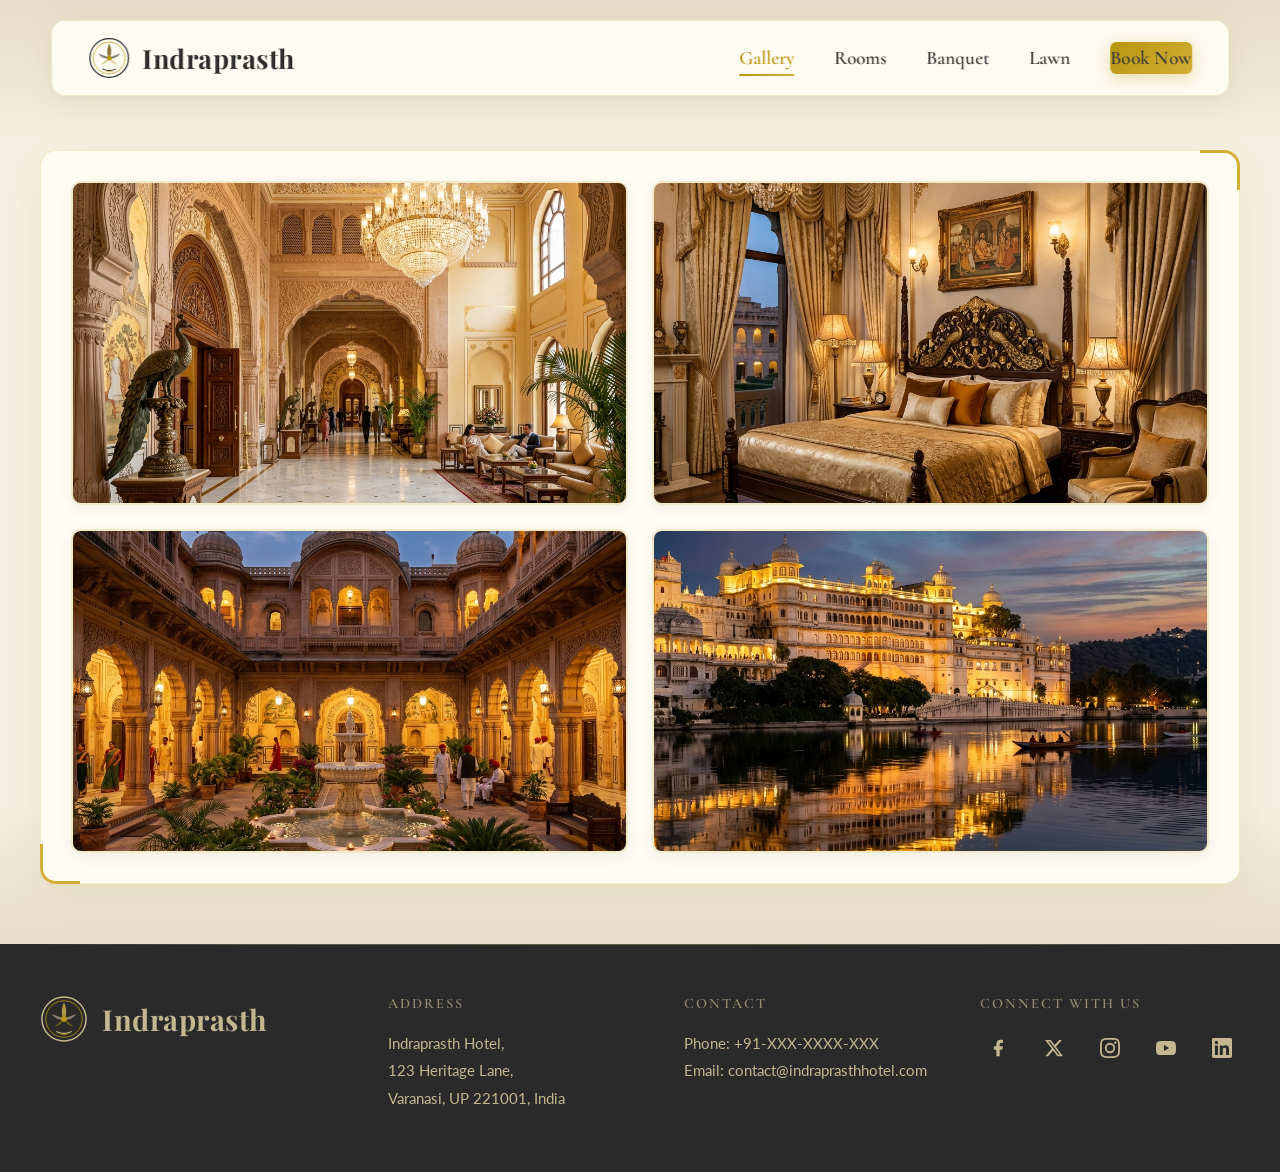
==== gallery.html @ cf952c45 "first code upload" ====
<!DOCTYPE html>
<html lang="en">
<head>
    <meta charset="UTF-8">
    <meta name="viewport" content="width=device-width, initial-scale=1.0">
    <meta name="description" content="Explore the stunning gallery of Indraprasth Hotel - heritage architecture, luxurious rooms, beautiful courtyards and palatial exteriors.">
    <title>Gallery | Indraprasth Hotel</title>
    <link rel="stylesheet" href="styles.css">
</head>
<body>

    <!-- ============================================
         NAVBAR - Fixed on all pages
         ============================================ -->
    <nav class="navbar" id="mainNavbar">
        <a href="index.html" class="navbar-logo">
            <!-- Logo Icon - Indraprasth lotus/peacock emblem SVG -->
            <svg class="logo-icon" viewBox="0 0 50 50" fill="none" xmlns="http://www.w3.org/2000/svg">
                <circle cx="25" cy="25" r="23" stroke="#2c2c2c" stroke-width="1.5" fill="none"/>
                <circle cx="25" cy="25" r="19" stroke="#b8960c" stroke-width="0.8" fill="none"/>
                <path d="M25 8 C25 8, 20 18, 25 25 C30 18, 25 8, 25 8Z" fill="#2c2c2c" opacity="0.8"/>
                <path d="M25 8 C25 8, 30 18, 25 25 C20 18, 25 8, 25 8Z" fill="#b8960c" opacity="0.5"/>
                <path d="M12 20 C12 20, 20 22, 25 25 C18 28, 12 20, 12 20Z" fill="#2c2c2c" opacity="0.6"/>
                <path d="M38 20 C38 20, 30 22, 25 25 C32 28, 38 20, 38 20Z" fill="#2c2c2c" opacity="0.6"/>
                <path d="M15 33 C15 33, 20 28, 25 25 C22 32, 15 33, 15 33Z" fill="#b8960c" opacity="0.5"/>
                <path d="M35 33 C35 33, 30 28, 25 25 C28 32, 35 33, 35 33Z" fill="#b8960c" opacity="0.5"/>
                <circle cx="25" cy="25" r="3" fill="#b8960c"/>
                <path d="M17 38 Q25 42 33 38" stroke="#2c2c2c" stroke-width="1.2" fill="none"/>
                <path d="M20 40 Q25 43 30 40" stroke="#b8960c" stroke-width="0.8" fill="none"/>
            </svg>
            <span class="logo-text">Indraprasth</span>
        </a>
        <div class="navbar-links" id="navLinks">
            <a href="gallery.html" class="active">Gallery</a>
            <a href="rooms.html">Rooms</a>
            <a href="#">Banquet</a>
            <a href="#">Lawn</a>
            <a href="#" class="btn-book-now">Book Now</a>
        </div>
        <div class="navbar-toggle" id="navToggle" onclick="toggleMenu()">
            <span></span>
            <span></span>
            <span></span>
        </div>
    </nav>

    <!-- ============================================
         GALLERY PAGE CONTENT
         ============================================ -->
    <main class="page-content">
        <section class="gallery-section">
            <div class="gallery-container fade-in-up">
                <!-- Decorative gold corners -->
                <div class="gold-corner top-right"></div>
                <div class="gold-corner bottom-left"></div>

                <div class="gallery-grid">
                    <!-- Gallery Image 1: Grand hotel lobby with peacock statue (gallery_lobby.png) -->
                    <div class="gallery-item" onclick="openLightbox(this)">
                        <img src="images/gallery_lobby.png" alt="Grand Hotel Lobby">
                    </div>

                    <!-- Gallery Image 2: Luxurious hotel bedroom (gallery_bedroom.png) -->
                    <div class="gallery-item" onclick="openLightbox(this)">
                        <img src="images/gallery_bedroom.png" alt="Luxury Bedroom Suite">
                    </div>

                    <!-- Gallery Image 3: Heritage courtyard with fountain (gallery_courtyard.png) -->
                    <div class="gallery-item" onclick="openLightbox(this)">
                        <img src="images/gallery_courtyard.png" alt="Heritage Courtyard">
                    </div>

                    <!-- Gallery Image 4: Palace hotel exterior at dusk (gallery_exterior.png) -->
                    <div class="gallery-item" onclick="openLightbox(this)">
                        <img src="images/gallery_exterior.png" alt="Palace Hotel Exterior">
                    </div>
                </div>
            </div>
        </section>
    </main>

    <!-- ============================================
         LIGHTBOX OVERLAY
         ============================================ -->
    <div class="lightbox-overlay" id="lightbox" onclick="closeLightbox()">
        <button class="lightbox-close" onclick="closeLightbox()">
            <svg viewBox="0 0 24 24" fill="none">
                <line x1="6" y1="6" x2="18" y2="18"/>
                <line x1="18" y1="6" x2="6" y2="18"/>
            </svg>
        </button>
        <img class="lightbox-image" id="lightboxImage" src="" alt="Gallery Image">
    </div>

    <!-- ============================================
         FOOTER
         ============================================ -->
    <footer class="site-footer">
        <div class="footer-divider"></div>
        <div class="footer-content">
            <!-- Footer Logo -->
            <div class="footer-brand">
                <svg class="logo-icon" viewBox="0 0 50 50" fill="none" xmlns="http://www.w3.org/2000/svg">
                    <circle cx="25" cy="25" r="23" stroke="#c4b690" stroke-width="1.5" fill="none"/>
                    <circle cx="25" cy="25" r="19" stroke="#b8960c" stroke-width="0.8" fill="none"/>
                    <path d="M25 8 C25 8, 20 18, 25 25 C30 18, 25 8, 25 8Z" fill="#c4b690" opacity="0.8"/>
                    <path d="M25 8 C25 8, 30 18, 25 25 C20 18, 25 8, 25 8Z" fill="#b8960c" opacity="0.5"/>
                    <path d="M12 20 C12 20, 20 22, 25 25 C18 28, 12 20, 12 20Z" fill="#c4b690" opacity="0.6"/>
                    <path d="M38 20 C38 20, 30 22, 25 25 C32 28, 38 20, 38 20Z" fill="#c4b690" opacity="0.6"/>
                    <path d="M15 33 C15 33, 20 28, 25 25 C22 32, 15 33, 15 33Z" fill="#b8960c" opacity="0.5"/>
                    <path d="M35 33 C35 33, 30 28, 25 25 C28 32, 35 33, 35 33Z" fill="#b8960c" opacity="0.5"/>
                    <circle cx="25" cy="25" r="3" fill="#b8960c"/>
                    <path d="M17 38 Q25 42 33 38" stroke="#c4b690" stroke-width="1.2" fill="none"/>
                    <path d="M20 40 Q25 43 30 40" stroke="#b8960c" stroke-width="0.8" fill="none"/>
                </svg>
                <span class="logo-text">Indraprasth</span>
            </div>
            <div>
                <p class="footer-heading">Address</p>
                <p class="footer-text">
                    Indraprasth Hotel,<br>
                    123 Heritage Lane,<br>
                    Varanasi, UP 221001, India
                </p>
            </div>
            <div>
                <p class="footer-heading">Contact</p>
                <p class="footer-text">
                    Phone: +91-XXX-XXXX-XXX<br>
                    Email: <a href="mailto:contact@indraprasthhotel.com">contact@indraprasthhotel.com</a>
                </p>
            </div>
            <div>
                <p class="footer-heading">Connect With Us</p>
                <div class="footer-social">
                    <a href="#" aria-label="Facebook"><svg viewBox="0 0 24 24"><path d="M18 2h-3a5 5 0 00-5 5v3H7v4h3v8h4v-8h3l1-4h-4V7a1 1 0 011-1h3z"/></svg></a>
                    <a href="#" aria-label="X"><svg viewBox="0 0 24 24"><path d="M18.244 2.25h3.308l-7.227 8.26 8.502 11.24H16.17l-5.214-6.817L4.99 21.75H1.68l7.73-8.835L1.254 2.25H8.08l4.713 6.231zm-1.161 17.52h1.833L7.084 4.126H5.117z"/></svg></a>
                    <a href="#" aria-label="Instagram"><svg viewBox="0 0 24 24"><path d="M12 2.163c3.204 0 3.584.012 4.85.07 3.252.148 4.771 1.691 4.919 4.919.058 1.265.069 1.645.069 4.849 0 3.205-.012 3.584-.069 4.849-.149 3.225-1.664 4.771-4.919 4.919-1.266.058-1.644.07-4.85.07-3.204 0-3.584-.012-4.849-.07-3.26-.149-4.771-1.699-4.919-4.92-.058-1.265-.07-1.644-.07-4.849 0-3.204.013-3.583.07-4.849.149-3.227 1.664-4.771 4.919-4.919 1.266-.057 1.645-.069 4.849-.069zM12 0C8.741 0 8.333.014 7.053.072 2.695.272.273 2.69.073 7.052.014 8.333 0 8.741 0 12c0 3.259.014 3.668.072 4.948.2 4.358 2.618 6.78 6.98 6.98C8.333 23.986 8.741 24 12 24c3.259 0 3.668-.014 4.948-.072 4.354-.2 6.782-2.618 6.979-6.98.059-1.28.073-1.689.073-4.948 0-3.259-.014-3.667-.072-4.947-.196-4.354-2.617-6.78-6.979-6.98C15.668.014 15.259 0 12 0zm0 5.838a6.162 6.162 0 100 12.324 6.162 6.162 0 000-12.324zM12 16a4 4 0 110-8 4 4 0 010 8zm6.406-11.845a1.44 1.44 0 100 2.881 1.44 1.44 0 000-2.881z"/></svg></a>
                    <a href="#" aria-label="YouTube"><svg viewBox="0 0 24 24"><path d="M23.498 6.186a3.016 3.016 0 00-2.122-2.136C19.505 3.545 12 3.545 12 3.545s-7.505 0-9.377.505A3.017 3.017 0 00.502 6.186C0 8.07 0 12 0 12s0 3.93.502 5.814a3.016 3.016 0 002.122 2.136c1.871.505 9.376.505 9.376.505s7.505 0 9.377-.505a3.015 3.015 0 002.122-2.136C24 15.93 24 12 24 12s0-3.93-.502-5.814zM9.545 15.568V8.432L15.818 12l-6.273 3.568z"/></svg></a>
                    <a href="#" aria-label="LinkedIn"><svg viewBox="0 0 24 24"><path d="M20.447 20.452h-3.554v-5.569c0-1.328-.027-3.037-1.852-3.037-1.853 0-2.136 1.445-2.136 2.939v5.667H9.351V9h3.414v1.561h.046c.477-.9 1.637-1.85 3.37-1.85 3.601 0 4.267 2.37 4.267 5.455v6.286zM5.337 7.433a2.062 2.062 0 01-2.063-2.065 2.064 2.064 0 112.063 2.065zm1.782 13.019H3.555V9h3.564v11.452zM22.225 0H1.771C.792 0 0 .774 0 1.729v20.542C0 23.227.792 24 1.771 24h20.451C23.2 24 24 23.227 24 22.271V1.729C24 .774 23.2 0 22.222 0h.003z"/></svg></a>
                </div>
            </div>
        </div>
    </footer>

    <!-- ============================================
         SCRIPTS
         ============================================ -->
    <script>
        // ---- Navbar scroll effect ----
        const navbar = document.getElementById('mainNavbar');
        window.addEventListener('scroll', () => {
            if (window.scrollY > 80) {
                navbar.classList.add('scrolled');
            } else {
                navbar.classList.remove('scrolled');
            }
        });

        // ---- Mobile menu toggle ----
        function toggleMenu() {
            document.getElementById('navLinks').classList.toggle('open');
        }

        document.querySelectorAll('.navbar-links a').forEach(link => {
            link.addEventListener('click', () => {
                document.getElementById('navLinks').classList.remove('open');
            });
        });

        // ---- Lightbox ----
        function openLightbox(element) {
            const img = element.querySelector('img');
            document.getElementById('lightboxImage').src = img.src;
            document.getElementById('lightbox').classList.add('active');
            document.body.style.overflow = 'hidden';
        }

        function closeLightbox() {
            document.getElementById('lightbox').classList.remove('active');
            document.body.style.overflow = '';
        }

        // Close lightbox with Escape key
        document.addEventListener('keydown', (e) => {
            if (e.key === 'Escape') closeLightbox();
        });

        // ---- Fade-in-up on scroll ----
        const fadeElements = document.querySelectorAll('.fade-in-up');
        const observer = new IntersectionObserver((entries) => {
            entries.forEach(entry => {
                if (entry.isIntersecting) {
                    entry.target.classList.add('visible');
                }
            });
        }, { threshold: 0.15 });

        fadeElements.forEach(el => observer.observe(el));
    </script>

</body>
</html>
---- styles.css ----
/* ============================================
   INDRAPRASTH HOTEL - MAIN STYLESHEET
   Color Palette: Gold (#b8960c), Cream (#f5f0e1),
   Dark Gold (#8a6d0b), Warm White (#fffdf5)
   ============================================ */

@import url('https://fonts.googleapis.com/css2?family=Playfair+Display:ital,wght@0,400;0,700;0,900;1,400&family=Cormorant+Garamond:ital,wght@0,400;0,600;0,700;1,400&family=Lato:wght@300;400;700&display=swap');

/* ---- CSS Reset & Base ---- */
*, *::before, *::after {
    margin: 0;
    padding: 0;
    box-sizing: border-box;
}

html {
    scroll-behavior: smooth;
}

body {
    font-family: 'Lato', sans-serif;
    color: #3a3a3a;
    background-color: #f5f0e1;
    overflow-x: hidden;
}

a {
    text-decoration: none;
    color: inherit;
}

ul {
    list-style: none;
}

img {
    max-width: 100%;
    display: block;
}

/* ============================================
   NAVBAR - Fixed, Glassmorphism Style
   ============================================ */
.navbar {
    position: fixed;
    top: 20px;
    left: 50%;
    transform: translateX(-50%);
    width: 92%;
    max-width: 1400px;
    display: flex;
    align-items: center;
    justify-content: space-between;
    padding: 16px 36px;
    background: rgba(255, 253, 245, 0.88);
    backdrop-filter: blur(18px);
    -webkit-backdrop-filter: blur(18px);
    border-radius: 14px;
    border: 1px solid rgba(184, 150, 12, 0.15);
    box-shadow: 0 8px 32px rgba(138, 109, 11, 0.10),
                0 2px 8px rgba(0, 0, 0, 0.04);
    z-index: 1000;
    transition: all 0.4s ease;
}

/* Transparent navbar for landing page hero */
.navbar-transparent {
    background: rgba(255, 253, 245, 0.15);
    border: 1px solid rgba(255, 255, 255, 0.15);
    box-shadow: none;
}

.navbar-transparent .logo-text {
    color: #fff;
    text-shadow: 0 1px 4px rgba(0,0,0,0.3);
}

.navbar-transparent .navbar-links a {
    color: #fff;
    text-shadow: 0 1px 3px rgba(0,0,0,0.25);
}

.navbar-transparent .navbar-links a:hover {
    color: #d4af37;
}

.navbar-transparent .logo-icon circle:first-child {
    stroke: #fff;
}

.navbar-transparent .navbar-toggle span {
    background: #fff;
}

.navbar.scrolled {
    top: 10px;
    padding: 12px 36px;
    background: rgba(255, 253, 245, 0.95);
    box-shadow: 0 12px 40px rgba(138, 109, 11, 0.15);
    border: 1px solid rgba(184, 150, 12, 0.15);
}

/* When transparent navbar scrolls, restore dark text */
.navbar.scrolled .logo-text {
    color: #2c2c2c;
    text-shadow: none;
}

.navbar.scrolled .navbar-links a {
    color: #3a3a3a;
    text-shadow: none;
}

.navbar.scrolled .navbar-links a:hover {
    color: #b8960c;
}

.navbar.scrolled .logo-icon circle:first-child {
    stroke: #2c2c2c;
}

.navbar.scrolled .navbar-toggle span {
    background: #3a3a3a;
}

.navbar-logo {
    display: flex;
    align-items: center;
    gap: 12px;
}

.navbar-logo .logo-icon {
    width: 42px;
    height: 42px;
}

.navbar-logo .logo-text {
    font-family: 'Playfair Display', serif;
    font-size: 1.65rem;
    font-weight: 700;
    color: #2c2c2c;
    letter-spacing: 0.5px;
}

.navbar-links {
    display: flex;
    align-items: center;
    gap: 40px;
}

.navbar-links a {
    font-family: 'Cormorant Garamond', serif;
    font-size: 1.2rem;
    font-weight: 600;
    color: #3a3a3a;
    position: relative;
    padding: 4px 0;
    transition: color 0.3s ease;
}

.navbar-links a::after {
    content: '';
    position: absolute;
    bottom: -2px;
    left: 0;
    width: 0;
    height: 2px;
    background: linear-gradient(90deg, #b8960c, #d4af37);
    transition: width 0.35s ease;
}

.navbar-links a:hover {
    color: #b8960c;
}

.navbar-links a:hover::after {
    width: 100%;
}

.navbar-links a.active {
    color: #b8960c;
}

.navbar-links a.active::after {
    width: 100%;
}

.btn-book-now {
    font-family: 'Cormorant Garamond', serif;
    font-size: 1.15rem;
    font-weight: 700;
    padding: 12px 32px;
    background: linear-gradient(135deg, #b8960c, #d4af37);
    color: #fff;
    border: none;
    border-radius: 6px;
    cursor: pointer;
    letter-spacing: 0.5px;
    transition: all 0.35s ease;
    box-shadow: 0 4px 15px rgba(184, 150, 12, 0.3);
}

.btn-book-now:hover {
    background: linear-gradient(135deg, #8a6d0b, #b8960c);
    box-shadow: 0 6px 22px rgba(184, 150, 12, 0.45);
    transform: translateY(-2px);
}

/* Mobile menu toggle */
.navbar-toggle {
    display: none;
    flex-direction: column;
    gap: 5px;
    cursor: pointer;
    padding: 5px;
}

.navbar-toggle span {
    display: block;
    width: 26px;
    height: 2.5px;
    background: #3a3a3a;
    border-radius: 2px;
    transition: all 0.3s ease;
}

/* ============================================
   HERO SECTION - Full Screen Slideshow
   ============================================ */
.hero {
    position: relative;
    width: 100%;
    height: 100vh;
    overflow: hidden;
}

.hero-slideshow {
    position: absolute;
    top: 0;
    left: 0;
    width: 100%;
    height: 100%;
}

.hero-slide {
    position: absolute;
    top: 0;
    left: 0;
    width: 100%;
    height: 100%;
    opacity: 0;
    transition: opacity 1.5s ease-in-out;
    overflow: hidden;
}

.hero-slide img {
    width: 100%;
    height: 100%;
    object-fit: cover;
    object-position: center;
    display: block;
}

.hero-slide.active {
    opacity: 1;
}

/* Subtle zoom animation on active slide */
.hero-slide.active img {
    animation: heroZoom 8s ease-in-out forwards;
}

@keyframes heroZoom {
    0% { transform: scale(1); }
    100% { transform: scale(1.06); }
}

/* Slide indicators */
.hero-indicators {
    position: absolute;
    bottom: 40px;
    left: 50%;
    transform: translateX(-50%);
    display: flex;
    gap: 12px;
    z-index: 10;
}

.hero-indicator {
    width: 12px;
    height: 12px;
    border-radius: 50%;
    background: rgba(255, 255, 255, 0.45);
    border: 2px solid rgba(255, 255, 255, 0.7);
    cursor: pointer;
    transition: all 0.4s ease;
}

.hero-indicator.active {
    background: #d4af37;
    border-color: #d4af37;
    box-shadow: 0 0 12px rgba(212, 175, 55, 0.5);
    transform: scale(1.15);
}

/* ============================================
   TESTIMONIALS SECTION
   ============================================ */
.testimonials-section {
    position: relative;
    padding: 80px 0 60px;
    background: linear-gradient(180deg, #e8dcc8 0%, #f5f0e1 30%, #f5f0e1 70%, #e8dcc8 100%);
    overflow: hidden;
}

/* Gold decorative lines */
.testimonials-section::before {
    content: '';
    position: absolute;
    top: 0;
    left: 0;
    right: 0;
    height: 3px;
    background: linear-gradient(90deg, transparent 5%, #d4af37 30%, #b8960c 50%, #d4af37 70%, transparent 95%);
}

.testimonials-container {
    max-width: 1200px;
    margin: 0 auto;
    padding: 50px 40px;
    background: rgba(255, 253, 245, 0.92);
    backdrop-filter: blur(10px);
    border-radius: 16px;
    border: 1px solid rgba(184, 150, 12, 0.2);
    box-shadow: 0 10px 40px rgba(138, 109, 11, 0.08);
    position: relative;
}

/* Inner decorative border */
.testimonials-container::after {
    content: '';
    position: absolute;
    top: 12px;
    left: 12px;
    right: 12px;
    bottom: 12px;
    border: 1px solid rgba(184, 150, 12, 0.18);
    border-radius: 10px;
    pointer-events: none;
}

.testimonials-title {
    font-family: 'Playfair Display', serif;
    font-size: 3rem;
    font-weight: 900;
    color: #2c2c2c;
    text-align: center;
    margin-bottom: 50px;
    letter-spacing: 1px;
}

.testimonials-grid {
    display: grid;
    grid-template-columns: repeat(3, 1fr);
    gap: 40px;
    position: relative;
    z-index: 1;
}

.testimonial-card {
    text-align: center;
    padding: 20px;
}

.testimonial-avatar {
    width: 160px;
    height: 160px;
    border-radius: 50%;
    margin: 0 auto 24px;
    overflow: hidden;
    border: 3px solid rgba(184, 150, 12, 0.25);
    box-shadow: 0 6px 20px rgba(0, 0, 0, 0.08);
    transition: transform 0.4s ease, box-shadow 0.4s ease;
}

.testimonial-avatar:hover {
    transform: scale(1.05);
    box-shadow: 0 8px 30px rgba(184, 150, 12, 0.2);
}

.testimonial-avatar img {
    width: 100%;
    height: 100%;
    object-fit: cover;
}

.testimonial-quote {
    font-family: 'Cormorant Garamond', serif;
    font-size: 1.15rem;
    font-style: italic;
    color: #4a4a4a;
    line-height: 1.7;
    margin-bottom: 20px;
    min-height: 80px;
}

.testimonial-name {
    font-family: 'Playfair Display', serif;
    font-size: 1.15rem;
    font-weight: 700;
    color: #2c2c2c;
}

/* Vertical dividers between testimonials */
.testimonials-grid .testimonial-card:not(:last-child) {
    position: relative;
}

.testimonials-grid .testimonial-card:not(:last-child)::after {
    content: '';
    position: absolute;
    top: 10%;
    right: -20px;
    height: 80%;
    width: 1px;
    background: linear-gradient(180deg, transparent, rgba(184, 150, 12, 0.3), transparent);
}

/* ============================================
   GALLERY PAGE
   ============================================ */
.page-content {
    padding-top: 120px;
    min-height: 100vh;
    background: linear-gradient(180deg, #e8dcc8 0%, #f5f0e1 15%, #f5f0e1 85%, #e8dcc8 100%);
}

.gallery-section {
    max-width: 1300px;
    margin: 0 auto;
    padding: 30px 40px 60px;
}

.gallery-container {
    background: rgba(255, 253, 245, 0.92);
    backdrop-filter: blur(10px);
    border-radius: 16px;
    border: 1px solid rgba(184, 150, 12, 0.2);
    box-shadow: 0 10px 40px rgba(138, 109, 11, 0.08);
    padding: 30px;
}

.gallery-grid {
    display: grid;
    grid-template-columns: repeat(2, 1fr);
    gap: 24px;
}

.gallery-item {
    border-radius: 10px;
    overflow: hidden;
    border: 2px solid rgba(184, 150, 12, 0.18);
    box-shadow: 0 4px 16px rgba(0, 0, 0, 0.06);
    transition: transform 0.4s ease, box-shadow 0.4s ease;
    cursor: pointer;
    position: relative;
}

.gallery-item::after {
    content: '';
    position: absolute;
    top: 0;
    left: 0;
    width: 100%;
    height: 100%;
    background: linear-gradient(180deg, transparent 60%, rgba(0, 0, 0, 0.25));
    opacity: 0;
    transition: opacity 0.4s ease;
}

.gallery-item:hover {
    transform: translateY(-4px) scale(1.01);
    box-shadow: 0 12px 35px rgba(184, 150, 12, 0.18);
}

.gallery-item:hover::after {
    opacity: 1;
}

.gallery-item img {
    width: 100%;
    height: 320px;
    object-fit: cover;
    transition: transform 0.5s ease;
}

.gallery-item:hover img {
    transform: scale(1.05);
}

/* ============================================
   ROOMS PAGE
   ============================================ */
.rooms-section {
    max-width: 1200px;
    margin: 0 auto;
    padding: 30px 40px 60px;
}

.rooms-title {
    font-family: 'Playfair Display', serif;
    font-size: 3rem;
    font-weight: 900;
    color: #2c2c2c;
    text-align: center;
    margin-bottom: 16px;
    letter-spacing: 1px;
}

.rooms-subtitle {
    font-family: 'Cormorant Garamond', serif;
    font-size: 1.25rem;
    color: #6a6a6a;
    text-align: center;
    margin-bottom: 50px;
    font-style: italic;
}

.rooms-grid {
    display: grid;
    grid-template-columns: repeat(2, 1fr);
    gap: 40px;
}

.room-card {
    background: rgba(255, 253, 245, 0.95);
    border-radius: 16px;
    border: 1px solid rgba(184, 150, 12, 0.2);
    box-shadow: 0 8px 30px rgba(138, 109, 11, 0.08);
    overflow: hidden;
    transition: transform 0.4s ease, box-shadow 0.4s ease;
}

.room-card:hover {
    transform: translateY(-6px);
    box-shadow: 0 16px 50px rgba(138, 109, 11, 0.15);
}

.room-card-image {
    width: 100%;
    height: 280px;
    overflow: hidden;
    position: relative;
}

.room-card-image img {
    width: 100%;
    height: 100%;
    object-fit: cover;
    transition: transform 0.5s ease;
}

.room-card:hover .room-card-image img {
    transform: scale(1.06);
}

/* Room type badge */
.room-type-badge {
    position: absolute;
    top: 16px;
    right: 16px;
    padding: 6px 18px;
    background: linear-gradient(135deg, #b8960c, #d4af37);
    color: #fff;
    font-family: 'Cormorant Garamond', serif;
    font-size: 0.95rem;
    font-weight: 700;
    border-radius: 20px;
    letter-spacing: 0.5px;
    box-shadow: 0 3px 10px rgba(184, 150, 12, 0.3);
}

.room-card-content {
    padding: 28px 30px 32px;
}

.room-card-title {
    font-family: 'Playfair Display', serif;
    font-size: 1.6rem;
    font-weight: 700;
    color: #2c2c2c;
    margin-bottom: 14px;
}

.room-card-description {
    font-family: 'Lato', sans-serif;
    font-size: 1rem;
    color: #5a5a5a;
    line-height: 1.75;
    margin-bottom: 20px;
}

.room-card-features {
    display: flex;
    flex-wrap: wrap;
    gap: 10px;
    margin-bottom: 24px;
}

.room-feature {
    display: flex;
    align-items: center;
    gap: 6px;
    padding: 5px 14px;
    background: rgba(184, 150, 12, 0.08);
    border-radius: 20px;
    font-size: 0.85rem;
    color: #6a6a6a;
    border: 1px solid rgba(184, 150, 12, 0.15);
}

.room-feature svg {
    width: 14px;
    height: 14px;
    fill: none;
    stroke: #b8960c;
    stroke-width: 1.8;
    stroke-linecap: round;
    stroke-linejoin: round;
}

/* ============================================
   FOOTER
   ============================================ */
.site-footer {
    background: #2a2a2a;
    color: #c4b690;
    padding: 0;
}

.footer-divider {
    width: 100%;
    height: 1px;
    background: linear-gradient(90deg, transparent 2%, rgba(196, 182, 144, 0.3) 20%, rgba(196, 182, 144, 0.4) 50%, rgba(196, 182, 144, 0.3) 80%, transparent 98%);
}

.footer-content {
    max-width: 1300px;
    margin: 0 auto;
    padding: 50px 40px 60px;
    display: grid;
    grid-template-columns: 1.2fr 1fr 1fr 1fr;
    gap: 40px;
    align-items: start;
}

.footer-brand {
    display: flex;
    align-items: center;
    gap: 14px;
}

.footer-brand .logo-icon {
    width: 48px;
    height: 48px;
}

.footer-brand .logo-text {
    font-family: 'Playfair Display', serif;
    font-size: 1.8rem;
    font-weight: 700;
    color: #c4b690;
    letter-spacing: 0.5px;
}

.footer-heading {
    font-family: 'Cormorant Garamond', serif;
    font-size: 0.9rem;
    font-weight: 600;
    color: rgba(196, 182, 144, 0.7);
    letter-spacing: 2px;
    text-transform: uppercase;
    margin-bottom: 18px;
}

.footer-text {
    font-family: 'Lato', sans-serif;
    font-size: 0.95rem;
    color: #c4b690;
    line-height: 1.8;
}

.footer-text a {
    color: #c4b690;
    transition: color 0.3s ease;
}

.footer-text a:hover {
    color: #d4af37;
}

.footer-social {
    display: flex;
    gap: 20px;
    margin-top: 6px;
}

.footer-social a {
    display: flex;
    align-items: center;
    justify-content: center;
    width: 36px;
    height: 36px;
    color: #c4b690;
    transition: color 0.3s ease, transform 0.3s ease;
}

.footer-social a:hover {
    color: #d4af37;
    transform: translateY(-2px);
}

.footer-social a svg {
    width: 20px;
    height: 20px;
    fill: currentColor;
}

/* Decorative star in footer bottom-right */
.footer-star {
    position: absolute;
    bottom: 20px;
    right: 30px;
    opacity: 0.3;
}

.footer-bottom-section {
    position: relative;
    padding-bottom: 30px;
}

@media (max-width: 992px) {
    .footer-content {
        grid-template-columns: 1fr 1fr;
        gap: 30px;
    }
}

@media (max-width: 600px) {
    .footer-content {
        grid-template-columns: 1fr;
        gap: 28px;
        padding: 35px 24px 45px;
    }
}

/* ============================================
   LIGHTBOX OVERLAY (Gallery)
   ============================================ */
.lightbox-overlay {
    position: fixed;
    top: 0;
    left: 0;
    width: 100%;
    height: 100%;
    background: rgba(0, 0, 0, 0.85);
    z-index: 2000;
    display: flex;
    align-items: center;
    justify-content: center;
    opacity: 0;
    visibility: hidden;
    transition: all 0.4s ease;
}

.lightbox-overlay.active {
    opacity: 1;
    visibility: visible;
}

.lightbox-image {
    max-width: 85%;
    max-height: 85vh;
    border-radius: 12px;
    box-shadow: 0 20px 60px rgba(0, 0, 0, 0.4);
    transform: scale(0.9);
    transition: transform 0.4s ease;
}

.lightbox-overlay.active .lightbox-image {
    transform: scale(1);
}

.lightbox-close {
    position: absolute;
    top: 30px;
    right: 40px;
    width: 44px;
    height: 44px;
    background: rgba(255, 255, 255, 0.15);
    border: none;
    border-radius: 50%;
    cursor: pointer;
    display: flex;
    align-items: center;
    justify-content: center;
    transition: background 0.3s ease;
}

.lightbox-close:hover {
    background: rgba(255, 255, 255, 0.3);
}

.lightbox-close svg {
    width: 22px;
    height: 22px;
    stroke: #fff;
    stroke-width: 2.5;
}

/* ============================================
   RESPONSIVE
   ============================================ */
@media (max-width: 992px) {
    .navbar {
        width: 95%;
        padding: 14px 24px;
    }

    .navbar-links {
        position: fixed;
        top: 0;
        right: -100%;
        width: 280px;
        height: 100vh;
        background: rgba(255, 253, 245, 0.98);
        flex-direction: column;
        align-items: flex-start;
        padding: 100px 40px 40px;
        gap: 28px;
        transition: right 0.4s ease;
        box-shadow: -8px 0 30px rgba(0, 0, 0, 0.1);
    }

    .navbar-links.open {
        right: 0;
    }

    .navbar-toggle {
        display: flex;
    }

    .testimonials-grid {
        grid-template-columns: 1fr;
        gap: 30px;
    }

    .testimonials-grid .testimonial-card:not(:last-child)::after {
        display: none;
    }

    .gallery-grid {
        grid-template-columns: 1fr;
    }

    .rooms-grid {
        grid-template-columns: 1fr;
    }
}

@media (max-width: 600px) {
    .navbar {
        top: 10px;
        width: 96%;
        padding: 12px 18px;
    }

    .navbar-logo .logo-text {
        font-size: 1.3rem;
    }

    .testimonials-title,
    .rooms-title {
        font-size: 2.2rem;
    }

    .hero-indicators {
        bottom: 25px;
    }

    .gallery-item img {
        height: 220px;
    }

    .room-card-image {
        height: 200px;
    }
}

/* ============================================
   PAGE TRANSITION ANIMATIONS
   ============================================ */
.fade-in-up {
    opacity: 0;
    transform: translateY(30px);
    transition: opacity 0.7s ease, transform 0.7s ease;
}

.fade-in-up.visible {
    opacity: 1;
    transform: translateY(0);
}

/* Decorative gold corner accents used on containers */
.gold-corner {
    position: absolute;
    width: 40px;
    height: 40px;
}

.gold-corner.top-right {
    top: -1px;
    right: -1px;
    border-top: 3px solid #d4af37;
    border-right: 3px solid #d4af37;
    border-top-right-radius: 16px;
}

.gold-corner.bottom-left {
    bottom: -1px;
    left: -1px;
    border-bottom: 3px solid #d4af37;
    border-left: 3px solid #d4af37;
    border-bottom-left-radius: 16px;
}
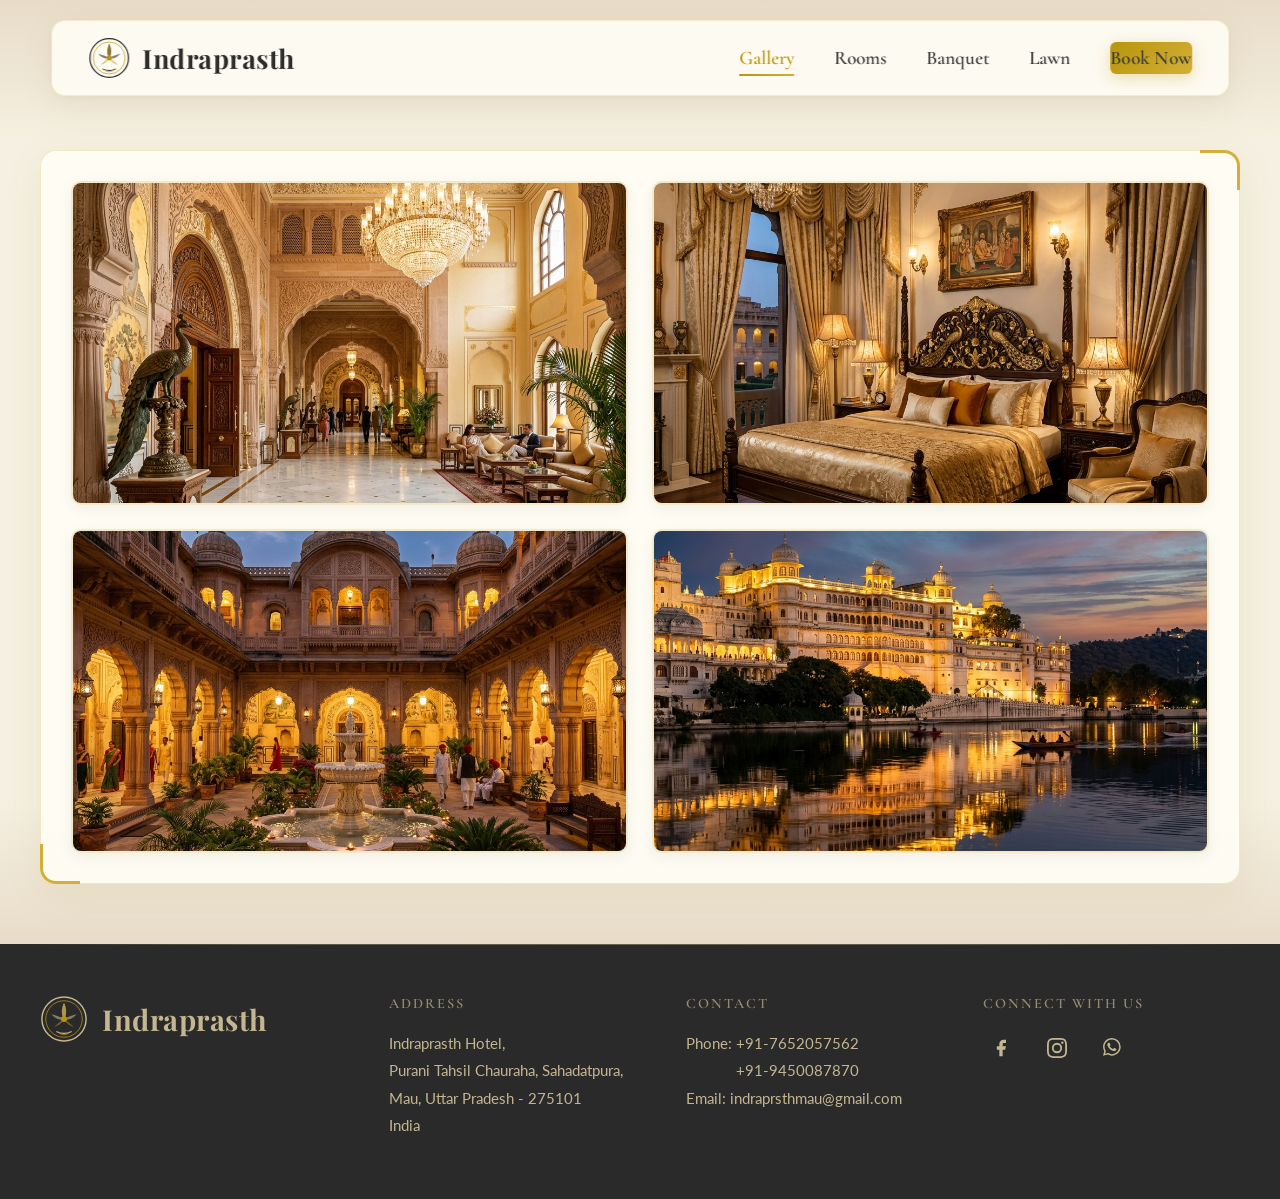
==== commit f78c1a38: "fixed bugs" ====
--- a/gallery.html
+++ b/gallery.html
@@ -100,44 +100,67 @@
         <div class="footer-content">
             <!-- Footer Logo -->
             <div class="footer-brand">
+                <!-- Footer Logo Icon SVG -->
                 <svg class="logo-icon" viewBox="0 0 50 50" fill="none" xmlns="http://www.w3.org/2000/svg">
-                    <circle cx="25" cy="25" r="23" stroke="#c4b690" stroke-width="1.5" fill="none"/>
-                    <circle cx="25" cy="25" r="19" stroke="#b8960c" stroke-width="0.8" fill="none"/>
-                    <path d="M25 8 C25 8, 20 18, 25 25 C30 18, 25 8, 25 8Z" fill="#c4b690" opacity="0.8"/>
-                    <path d="M25 8 C25 8, 30 18, 25 25 C20 18, 25 8, 25 8Z" fill="#b8960c" opacity="0.5"/>
-                    <path d="M12 20 C12 20, 20 22, 25 25 C18 28, 12 20, 12 20Z" fill="#c4b690" opacity="0.6"/>
-                    <path d="M38 20 C38 20, 30 22, 25 25 C32 28, 38 20, 38 20Z" fill="#c4b690" opacity="0.6"/>
-                    <path d="M15 33 C15 33, 20 28, 25 25 C22 32, 15 33, 15 33Z" fill="#b8960c" opacity="0.5"/>
-                    <path d="M35 33 C35 33, 30 28, 25 25 C28 32, 35 33, 35 33Z" fill="#b8960c" opacity="0.5"/>
-                    <circle cx="25" cy="25" r="3" fill="#b8960c"/>
-                    <path d="M17 38 Q25 42 33 38" stroke="#c4b690" stroke-width="1.2" fill="none"/>
-                    <path d="M20 40 Q25 43 30 40" stroke="#b8960c" stroke-width="0.8" fill="none"/>
+                    <circle cx="25" cy="25" r="23" stroke="#c4b690" stroke-width="1.5" fill="none" />
+                    <circle cx="25" cy="25" r="19" stroke="#b8960c" stroke-width="0.8" fill="none" />
+                    <path d="M25 8 C25 8, 20 18, 25 25 C30 18, 25 8, 25 8Z" fill="#c4b690" opacity="0.8" />
+                    <path d="M25 8 C25 8, 30 18, 25 25 C20 18, 25 8, 25 8Z" fill="#b8960c" opacity="0.5" />
+                    <path d="M12 20 C12 20, 20 22, 25 25 C18 28, 12 20, 12 20Z" fill="#c4b690" opacity="0.6" />
+                    <path d="M38 20 C38 20, 30 22, 25 25 C32 28, 38 20, 38 20Z" fill="#c4b690" opacity="0.6" />
+                    <path d="M15 33 C15 33, 20 28, 25 25 C22 32, 15 33, 15 33Z" fill="#b8960c" opacity="0.5" />
+                    <path d="M35 33 C35 33, 30 28, 25 25 C28 32, 35 33, 35 33Z" fill="#b8960c" opacity="0.5" />
+                    <circle cx="25" cy="25" r="3" fill="#b8960c" />
+                    <path d="M17 38 Q25 42 33 38" stroke="#c4b690" stroke-width="1.2" fill="none" />
+                    <path d="M20 40 Q25 43 30 40" stroke="#b8960c" stroke-width="0.8" fill="none" />
                 </svg>
                 <span class="logo-text">Indraprasth</span>
             </div>
+
+            <!-- Address -->
             <div>
                 <p class="footer-heading">Address</p>
                 <p class="footer-text">
                     Indraprasth Hotel,<br>
-                    123 Heritage Lane,<br>
-                    Varanasi, UP 221001, India
+                    Purani Tahsil Chauraha, Sahadatpura,<br>
+                    Mau, Uttar Pradesh - 275101 <br> India
                 </p>
             </div>
+
+            <!-- Contact -->
             <div>
                 <p class="footer-heading">Contact</p>
                 <p class="footer-text">
-                    Phone: +91-XXX-XXXX-XXX<br>
-                    Email: <a href="mailto:contact@indraprasthhotel.com">contact@indraprasthhotel.com</a>
+                    Phone: <a href="tel:7652057562">+91-7652057562</a><br>
+                    <span style="margin-left: 50px"><a href="tel:9450087870">+91-9450087870</a> </span><br> 
+                    Email: <a href="mailto:indraprsthmau@gmail.com">indraprsthmau@gmail.com</a>
                 </p>
             </div>
+
+            <!-- Social Icons -->
             <div>
                 <p class="footer-heading">Connect With Us</p>
                 <div class="footer-social">
-                    <a href="#" aria-label="Facebook"><svg viewBox="0 0 24 24"><path d="M18 2h-3a5 5 0 00-5 5v3H7v4h3v8h4v-8h3l1-4h-4V7a1 1 0 011-1h3z"/></svg></a>
-                    <a href="#" aria-label="X"><svg viewBox="0 0 24 24"><path d="M18.244 2.25h3.308l-7.227 8.26 8.502 11.24H16.17l-5.214-6.817L4.99 21.75H1.68l7.73-8.835L1.254 2.25H8.08l4.713 6.231zm-1.161 17.52h1.833L7.084 4.126H5.117z"/></svg></a>
-                    <a href="#" aria-label="Instagram"><svg viewBox="0 0 24 24"><path d="M12 2.163c3.204 0 3.584.012 4.85.07 3.252.148 4.771 1.691 4.919 4.919.058 1.265.069 1.645.069 4.849 0 3.205-.012 3.584-.069 4.849-.149 3.225-1.664 4.771-4.919 4.919-1.266.058-1.644.07-4.85.07-3.204 0-3.584-.012-4.849-.07-3.26-.149-4.771-1.699-4.919-4.92-.058-1.265-.07-1.644-.07-4.849 0-3.204.013-3.583.07-4.849.149-3.227 1.664-4.771 4.919-4.919 1.266-.057 1.645-.069 4.849-.069zM12 0C8.741 0 8.333.014 7.053.072 2.695.272.273 2.69.073 7.052.014 8.333 0 8.741 0 12c0 3.259.014 3.668.072 4.948.2 4.358 2.618 6.78 6.98 6.98C8.333 23.986 8.741 24 12 24c3.259 0 3.668-.014 4.948-.072 4.354-.2 6.782-2.618 6.979-6.98.059-1.28.073-1.689.073-4.948 0-3.259-.014-3.667-.072-4.947-.196-4.354-2.617-6.78-6.979-6.98C15.668.014 15.259 0 12 0zm0 5.838a6.162 6.162 0 100 12.324 6.162 6.162 0 000-12.324zM12 16a4 4 0 110-8 4 4 0 010 8zm6.406-11.845a1.44 1.44 0 100 2.881 1.44 1.44 0 000-2.881z"/></svg></a>
-                    <a href="#" aria-label="YouTube"><svg viewBox="0 0 24 24"><path d="M23.498 6.186a3.016 3.016 0 00-2.122-2.136C19.505 3.545 12 3.545 12 3.545s-7.505 0-9.377.505A3.017 3.017 0 00.502 6.186C0 8.07 0 12 0 12s0 3.93.502 5.814a3.016 3.016 0 002.122 2.136c1.871.505 9.376.505 9.376.505s7.505 0 9.377-.505a3.015 3.015 0 002.122-2.136C24 15.93 24 12 24 12s0-3.93-.502-5.814zM9.545 15.568V8.432L15.818 12l-6.273 3.568z"/></svg></a>
-                    <a href="#" aria-label="LinkedIn"><svg viewBox="0 0 24 24"><path d="M20.447 20.452h-3.554v-5.569c0-1.328-.027-3.037-1.852-3.037-1.853 0-2.136 1.445-2.136 2.939v5.667H9.351V9h3.414v1.561h.046c.477-.9 1.637-1.85 3.37-1.85 3.601 0 4.267 2.37 4.267 5.455v6.286zM5.337 7.433a2.062 2.062 0 01-2.063-2.065 2.064 2.064 0 112.063 2.065zm1.782 13.019H3.555V9h3.564v11.452zM22.225 0H1.771C.792 0 0 .774 0 1.729v20.542C0 23.227.792 24 1.771 24h20.451C23.2 24 24 23.227 24 22.271V1.729C24 .774 23.2 0 22.222 0h.003z"/></svg></a>
+                    <!-- Facebook -->
+                    <a href="https://www.facebook.com/share/1HA6Y5akUc/" aria-label="Facebook">
+                        <svg viewBox="0 0 24 24">
+                            <path d="M18 2h-3a5 5 0 00-5 5v3H7v4h3v8h4v-8h3l1-4h-4V7a1 1 0 011-1h3z" />
+                        </svg>
+                    </a>
+                    <!-- Instagram -->
+                    <a href="https://www.instagram.com/indraprasth.mau?igsh=MXFxZGRkOWowazM1aQ==" aria-label="Instagram">
+                        <svg viewBox="0 0 24 24">
+                            <path
+                                d="M12 2.163c3.204 0 3.584.012 4.85.07 3.252.148 4.771 1.691 4.919 4.919.058 1.265.069 1.645.069 4.849 0 3.205-.012 3.584-.069 4.849-.149 3.225-1.664 4.771-4.919 4.919-1.266.058-1.644.07-4.85.07-3.204 0-3.584-.012-4.849-.07-3.26-.149-4.771-1.699-4.919-4.92-.058-1.265-.07-1.644-.07-4.849 0-3.204.013-3.583.07-4.849.149-3.227 1.664-4.771 4.919-4.919 1.266-.057 1.645-.069 4.849-.069zM12 0C8.741 0 8.333.014 7.053.072 2.695.272.273 2.69.073 7.052.014 8.333 0 8.741 0 12c0 3.259.014 3.668.072 4.948.2 4.358 2.618 6.78 6.98 6.98C8.333 23.986 8.741 24 12 24c3.259 0 3.668-.014 4.948-.072 4.354-.2 6.782-2.618 6.979-6.98.059-1.28.073-1.689.073-4.948 0-3.259-.014-3.667-.072-4.947-.196-4.354-2.617-6.78-6.979-6.98C15.668.014 15.259 0 12 0zm0 5.838a6.162 6.162 0 100 12.324 6.162 6.162 0 000-12.324zM12 16a4 4 0 110-8 4 4 0 010 8zm6.406-11.845a1.44 1.44 0 100 2.881 1.44 1.44 0 000-2.881z" />
+                        </svg>
+                    </a>
+                    <!-- Whatsaap -->
+                    <a href="https://wa.me/7652057562" aria-label="Whatsaap">
+                        <svg viewBox="0 0 18 18 ">
+                            <path
+                                d="M13.601 2.326A7.85 7.85 0 0 0 7.994 0C3.627 0 .068 3.558.064 7.926c0 1.399.366 2.76 1.057 3.965L0 16l4.204-1.102a7.9 7.9 0 0 0 3.79.965h.004c4.368 0 7.926-3.558 7.93-7.93A7.9 7.9 0 0 0 13.6 2.326zM7.994 14.521a6.6 6.6 0 0 1-3.356-.92l-.24-.144-2.494.654.666-2.433-.156-.251a6.56 6.56 0 0 1-1.007-3.505c0-3.626 2.957-6.584 6.591-6.584a6.56 6.56 0 0 1 4.66 1.931 6.56 6.56 0 0 1 1.928 4.66c-.004 3.639-2.961 6.592-6.592 6.592m3.615-4.934c-.197-.099-1.17-.578-1.353-.646-.182-.065-.315-.099-.445.099-.133.197-.513.646-.627.775-.114.133-.232.148-.43.05-.197-.1-.836-.308-1.592-.985-.59-.525-.985-1.175-1.103-1.372-.114-.198-.011-.304.088-.403.087-.088.197-.232.296-.346.1-.114.133-.198.198-.33.065-.134.034-.248-.015-.347-.05-.099-.445-1.076-.612-1.47-.16-.389-.323-.335-.445-.34-.114-.007-.247-.007-.38-.007a.73.73 0 0 0-.529.247c-.182.198-.691.677-.691 1.654s.71 1.916.81 2.049c.098.133 1.394 2.132 3.383 2.992.47.205.84.326 1.129.418.475.152.904.129 1.246.08.38-.058 1.171-.48 1.338-.943.164-.464.164-.86.114-.943-.049-.084-.182-.133-.38-.232"/>
+                        </svg>
+                    </a>
                 </div>
             </div>
         </div>
--- a/styles.css
+++ b/styles.css
@@ -225,7 +225,7 @@
 }
 
 /* ============================================
-   HERO SECTION - Full Screen Slideshow
+   HERO SECTION - Horizontal Sliding Carousel
    ============================================ */
 .hero {
     position: relative;
@@ -235,22 +235,19 @@
 }
 
 .hero-slideshow {
-    position: absolute;
-    top: 0;
-    left: 0;
-    width: 100%;
+    display: flex;
+    width: 300%; /* 3 slides × 100% each */
     height: 100%;
+    transition: transform 0.9s cubic-bezier(0.25, 0.46, 0.45, 0.94);
 }
 
 .hero-slide {
-    position: absolute;
-    top: 0;
-    left: 0;
-    width: 100%;
+    width: 33.333333%;
     height: 100%;
-    opacity: 0;
-    transition: opacity 1.5s ease-in-out;
+    flex-shrink: 0;
     overflow: hidden;
+    position: relative;
+    background: #1a1510;
 }
 
 .hero-slide img {
@@ -259,20 +256,12 @@
     object-fit: cover;
     object-position: center;
     display: block;
-}
-
-.hero-slide.active {
-    opacity: 1;
+    transition: transform 6s ease-out;
 }
 
 /* Subtle zoom animation on active slide */
 .hero-slide.active img {
-    animation: heroZoom 8s ease-in-out forwards;
-}
-
-@keyframes heroZoom {
-    0% { transform: scale(1); }
-    100% { transform: scale(1.06); }
+    transform: scale(1.03);
 }
 
 /* Slide indicators */
@@ -282,7 +271,7 @@
     left: 50%;
     transform: translateX(-50%);
     display: flex;
-    gap: 12px;
+    gap: 14px;
     z-index: 10;
 }
 
@@ -290,17 +279,22 @@
     width: 12px;
     height: 12px;
     border-radius: 50%;
-    background: rgba(255, 255, 255, 0.45);
-    border: 2px solid rgba(255, 255, 255, 0.7);
+    background: rgba(255, 255, 255, 0.35);
+    border: 2px solid rgba(255, 255, 255, 0.65);
     cursor: pointer;
     transition: all 0.4s ease;
+}
+
+.hero-indicator:hover {
+    background: rgba(255, 255, 255, 0.6);
+    transform: scale(1.15);
 }
 
 .hero-indicator.active {
     background: #d4af37;
     border-color: #d4af37;
     box-shadow: 0 0 12px rgba(212, 175, 55, 0.5);
-    transform: scale(1.15);
+    transform: scale(1.2);
 }
 
 /* ============================================
@@ -846,6 +840,11 @@
         right: 0;
     }
 
+    .navbar-transparent .navbar-links a:not(.btn-book-now) {
+        color: #3a3a3a;
+        text-shadow: none;
+    }
+
     .navbar-toggle {
         display: flex;
     }
